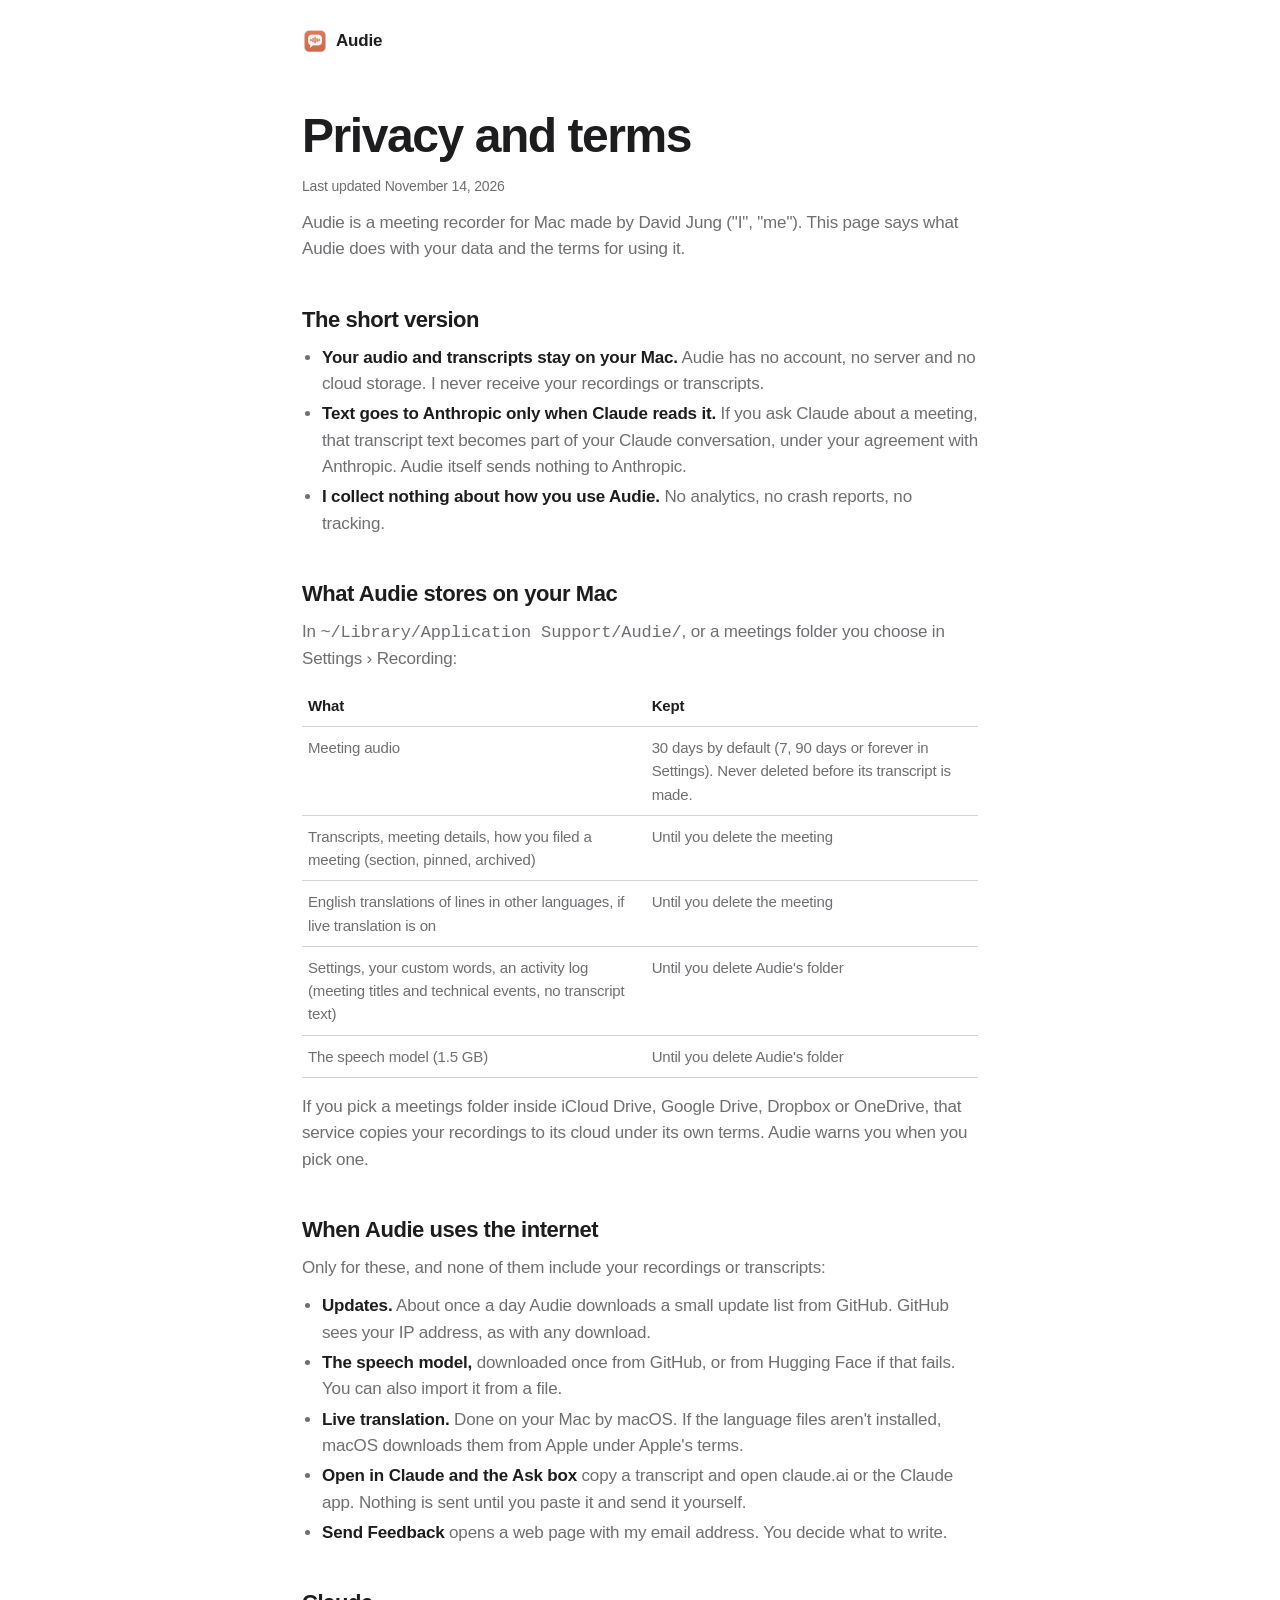
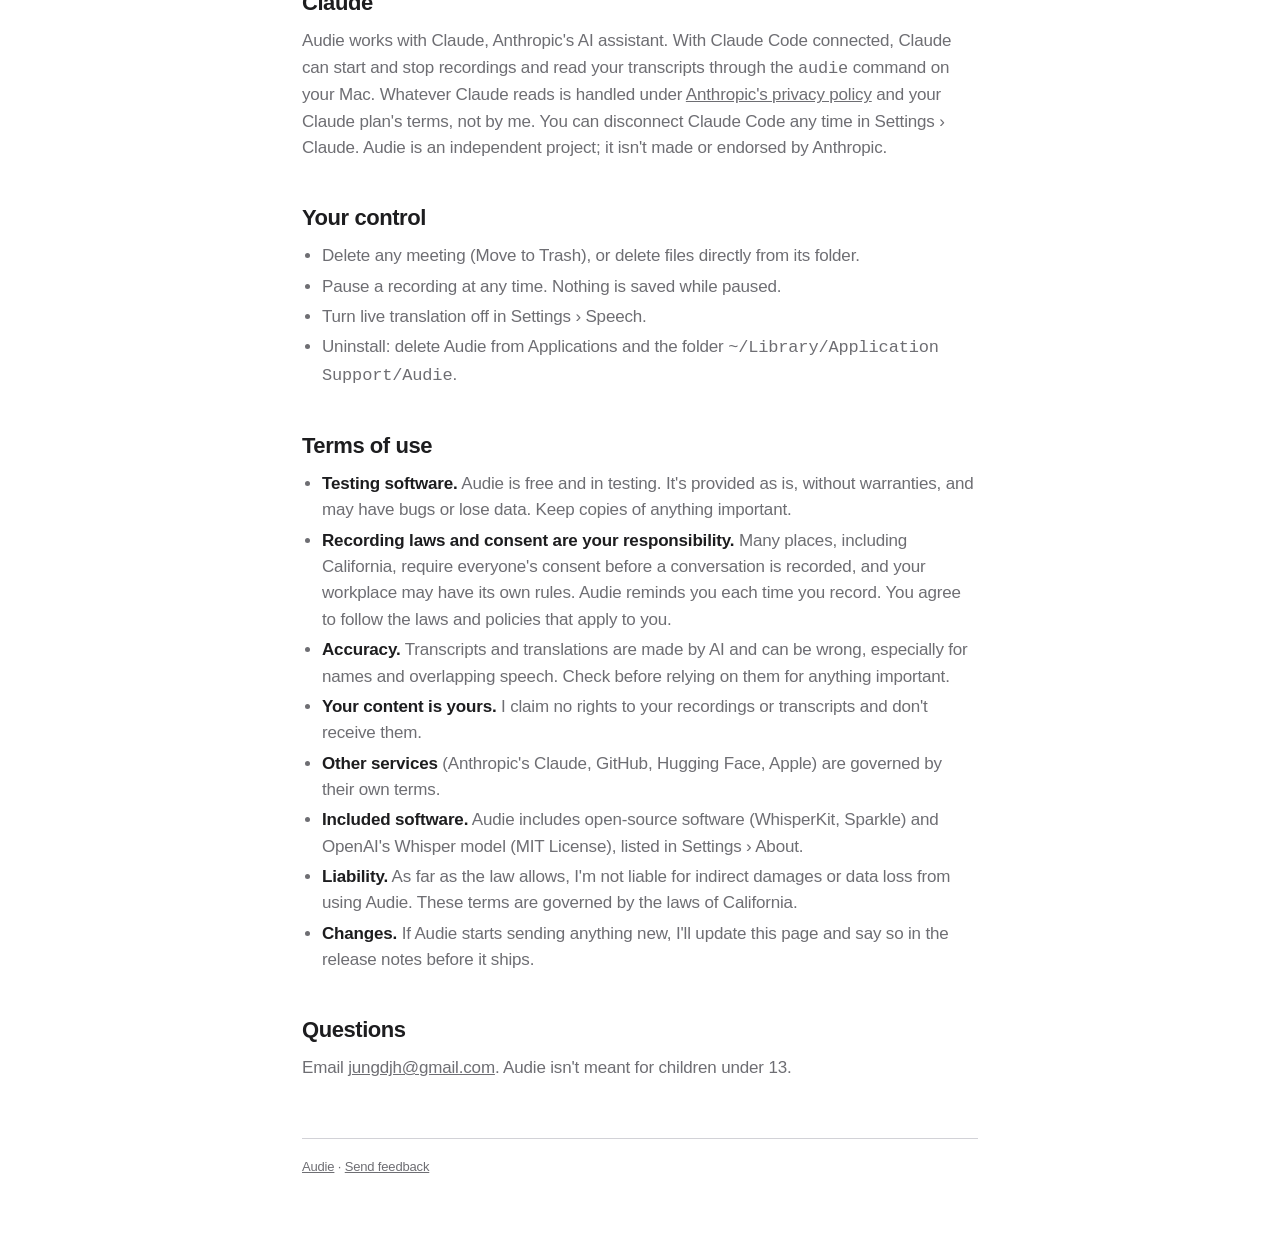
==== privacy.html @ cbf5c47f "Download page: Version 0.4.7, 3.8 MB." ====
<!doctype html>
<html lang="en">
<meta charset="utf-8">
<meta name="viewport" content="width=device-width, initial-scale=1, viewport-fit=cover">
<title>Audie Privacy and Terms</title>
<meta name="robots" content="noindex, nofollow">
<link rel="icon" href="icon.png">
<link rel="stylesheet" href="_sub.css">
<div class="wrap">
  <a class="top" href="./"><img src="icon.png" alt="" width="26" height="26">Audie</a>
  <h1>Privacy and terms</h1>
  <p class="note">Last updated November 14, 2026</p>
  <p>Audie is a meeting recorder for Mac made by David Jung ("I", "me"). This page says what Audie does with your data and the terms for using it.</p>

  <h2>The short version</h2>
  <ul>
    <li><strong>Your audio and transcripts stay on your Mac.</strong> Audie has no account, no server and no cloud storage. I never receive your recordings or transcripts.</li>
    <li><strong>Text goes to Anthropic only when Claude reads it.</strong> If you ask Claude about a meeting, that transcript text becomes part of your Claude conversation, under your agreement with Anthropic. Audie itself sends nothing to Anthropic.</li>
    <li><strong>I collect nothing about how you use Audie.</strong> No analytics, no crash reports, no tracking.</li>
  </ul>

  <h2>What Audie stores on your Mac</h2>
  <p>In <code>~/Library/Application Support/Audie/</code>, or a meetings folder you choose in Settings › Recording:</p>
  <table>
    <tr><th>What</th><th>Kept</th></tr>
    <tr><td>Meeting audio</td><td>30 days by default (7, 90 days or forever in Settings). Never deleted before its transcript is made.</td></tr>
    <tr><td>Transcripts, meeting details, how you filed a meeting (section, pinned, archived)</td><td>Until you delete the meeting</td></tr>
    <tr><td>English translations of lines in other languages, if live translation is on</td><td>Until you delete the meeting</td></tr>
    <tr><td>Settings, your custom words, an activity log (meeting titles and technical events, no transcript text)</td><td>Until you delete Audie's folder</td></tr>
    <tr><td>The speech model (1.5 GB)</td><td>Until you delete Audie's folder</td></tr>
  </table>
  <p>If you pick a meetings folder inside iCloud Drive, Google Drive, Dropbox or OneDrive, that service copies your recordings to its cloud under its own terms. Audie warns you when you pick one.</p>

  <h2>When Audie uses the internet</h2>
  <p>Only for these, and none of them include your recordings or transcripts:</p>
  <ul>
    <li><strong>Updates.</strong> About once a day Audie downloads a small update list from GitHub. GitHub sees your IP address, as with any download.</li>
    <li><strong>The speech model,</strong> downloaded once from GitHub, or from Hugging Face if that fails. You can also import it from a file.</li>
    <li><strong>Live translation.</strong> Done on your Mac by macOS. If the language files aren't installed, macOS downloads them from Apple under Apple's terms.</li>
    <li><strong>Open in Claude and the Ask box</strong> copy a transcript and open claude.ai or the Claude app. Nothing is sent until you paste it and send it yourself.</li>
    <li><strong>Send Feedback</strong> opens a web page with my email address. You decide what to write.</li>
  </ul>

  <h2>Claude</h2>
  <p>Audie works with Claude, Anthropic's AI assistant. With Claude Code connected, Claude can start and stop recordings and read your transcripts through the <code>audie</code> command on your Mac. Whatever Claude reads is handled under <a href="https://www.anthropic.com/legal/privacy">Anthropic's privacy policy</a> and your Claude plan's terms, not by me. You can disconnect Claude Code any time in Settings › Claude. Audie is an independent project; it isn't made or endorsed by Anthropic.</p>

  <h2>Your control</h2>
  <ul>
    <li>Delete any meeting (Move to Trash), or delete files directly from its folder.</li>
    <li>Pause a recording at any time. Nothing is saved while paused.</li>
    <li>Turn live translation off in Settings › Speech.</li>
    <li>Uninstall: delete Audie from Applications and the folder <code>~/Library/Application Support/Audie</code>.</li>
  </ul>

  <h2>Terms of use</h2>
  <ul>
    <li><strong>Testing software.</strong> Audie is free and in testing. It's provided as is, without warranties, and may have bugs or lose data. Keep copies of anything important.</li>
    <li><strong>Recording laws and consent are your responsibility.</strong> Many places, including California, require everyone's consent before a conversation is recorded, and your workplace may have its own rules. Audie reminds you each time you record. You agree to follow the laws and policies that apply to you.</li>
    <li><strong>Accuracy.</strong> Transcripts and translations are made by AI and can be wrong, especially for names and overlapping speech. Check before relying on them for anything important.</li>
    <li><strong>Your content is yours.</strong> I claim no rights to your recordings or transcripts and don't receive them.</li>
    <li><strong>Other services</strong> (Anthropic's Claude, GitHub, Hugging Face, Apple) are governed by their own terms.</li>
    <li><strong>Included software.</strong> Audie includes open-source software (WhisperKit, Sparkle) and OpenAI's Whisper model (MIT License), listed in Settings › About.</li>
    <li><strong>Liability.</strong> As far as the law allows, I'm not liable for indirect damages or data loss from using Audie. These terms are governed by the laws of California.</li>
    <li><strong>Changes.</strong> If Audie starts sending anything new, I'll update this page and say so in the release notes before it ships.</li>
  </ul>

  <h2>Questions</h2>
  <p>Email <a href="mailto:jungdjh@gmail.com?subject=Audie%20privacy">jungdjh@gmail.com</a>. Audie isn't meant for children under 13.</p>
  <footer><a href="./">Audie</a> · <a href="feedback.html">Send feedback</a></footer>
</div>
<script>try { if (localStorage.getItem("audie-theme") === "dark") document.documentElement.setAttribute("data-theme", "dark"); } catch (e) {}</script>

</html>
---- _sub.css ----
:root{--bg:#FFFFFF;--ink:#1D1D1F;--gray:#6E6E73;--line:#D2D2D7;--alt:#F5F5F7;--font:-apple-system,BlinkMacSystemFont,"SF Pro Text",Inter,"Helvetica Neue",Arial,sans-serif;color-scheme:light}
:root[data-theme="dark"]{--bg:#000000;--ink:#F5F5F7;--gray:#A1A1A6;--line:#3A3A3C;--alt:#111113;color-scheme:dark}
*{box-sizing:border-box}
body{margin:0;background:var(--bg);color:var(--ink);font:17px/1.55 var(--font);letter-spacing:-0.01em;-webkit-font-smoothing:antialiased}
a{color:inherit}
.wrap{max-width:720px;margin:0 auto;padding:28px max(22px,env(safe-area-inset-left,0px)) 72px}
.top{display:flex;align-items:center;gap:8px;font-weight:600;text-decoration:none;font-size:17px}
.top img{width:26px;height:26px}
h1{font-size:clamp(34px,6vw,48px);line-height:1.08;letter-spacing:-0.03em;margin:56px 0 14px}
h2{font-size:22px;letter-spacing:-0.02em;margin:40px 0 8px}
p,li{color:var(--gray)}
p{margin:0 0 12px}
strong{color:var(--ink);font-weight:600}
ul{padding-left:20px;margin:0 0 12px}
li{margin:4px 0}
table{width:100%;border-collapse:collapse;font-size:15px;margin:8px 0 16px}
td,th{border-bottom:1px solid var(--line);padding:9px 6px;text-align:left;vertical-align:top}
th{color:var(--ink);font-weight:600}
td{color:var(--gray)}
.button{display:inline-block;background:var(--ink);color:var(--bg);text-decoration:none;font-weight:600;padding:13px 24px;border-radius:999px}
.note{font-size:14px;color:var(--gray)}
.box{background:var(--alt);border-radius:14px;padding:18px 20px;margin:20px 0}
footer{margin-top:56px;border-top:1px solid var(--line);padding-top:18px;font-size:13px;color:var(--gray)}
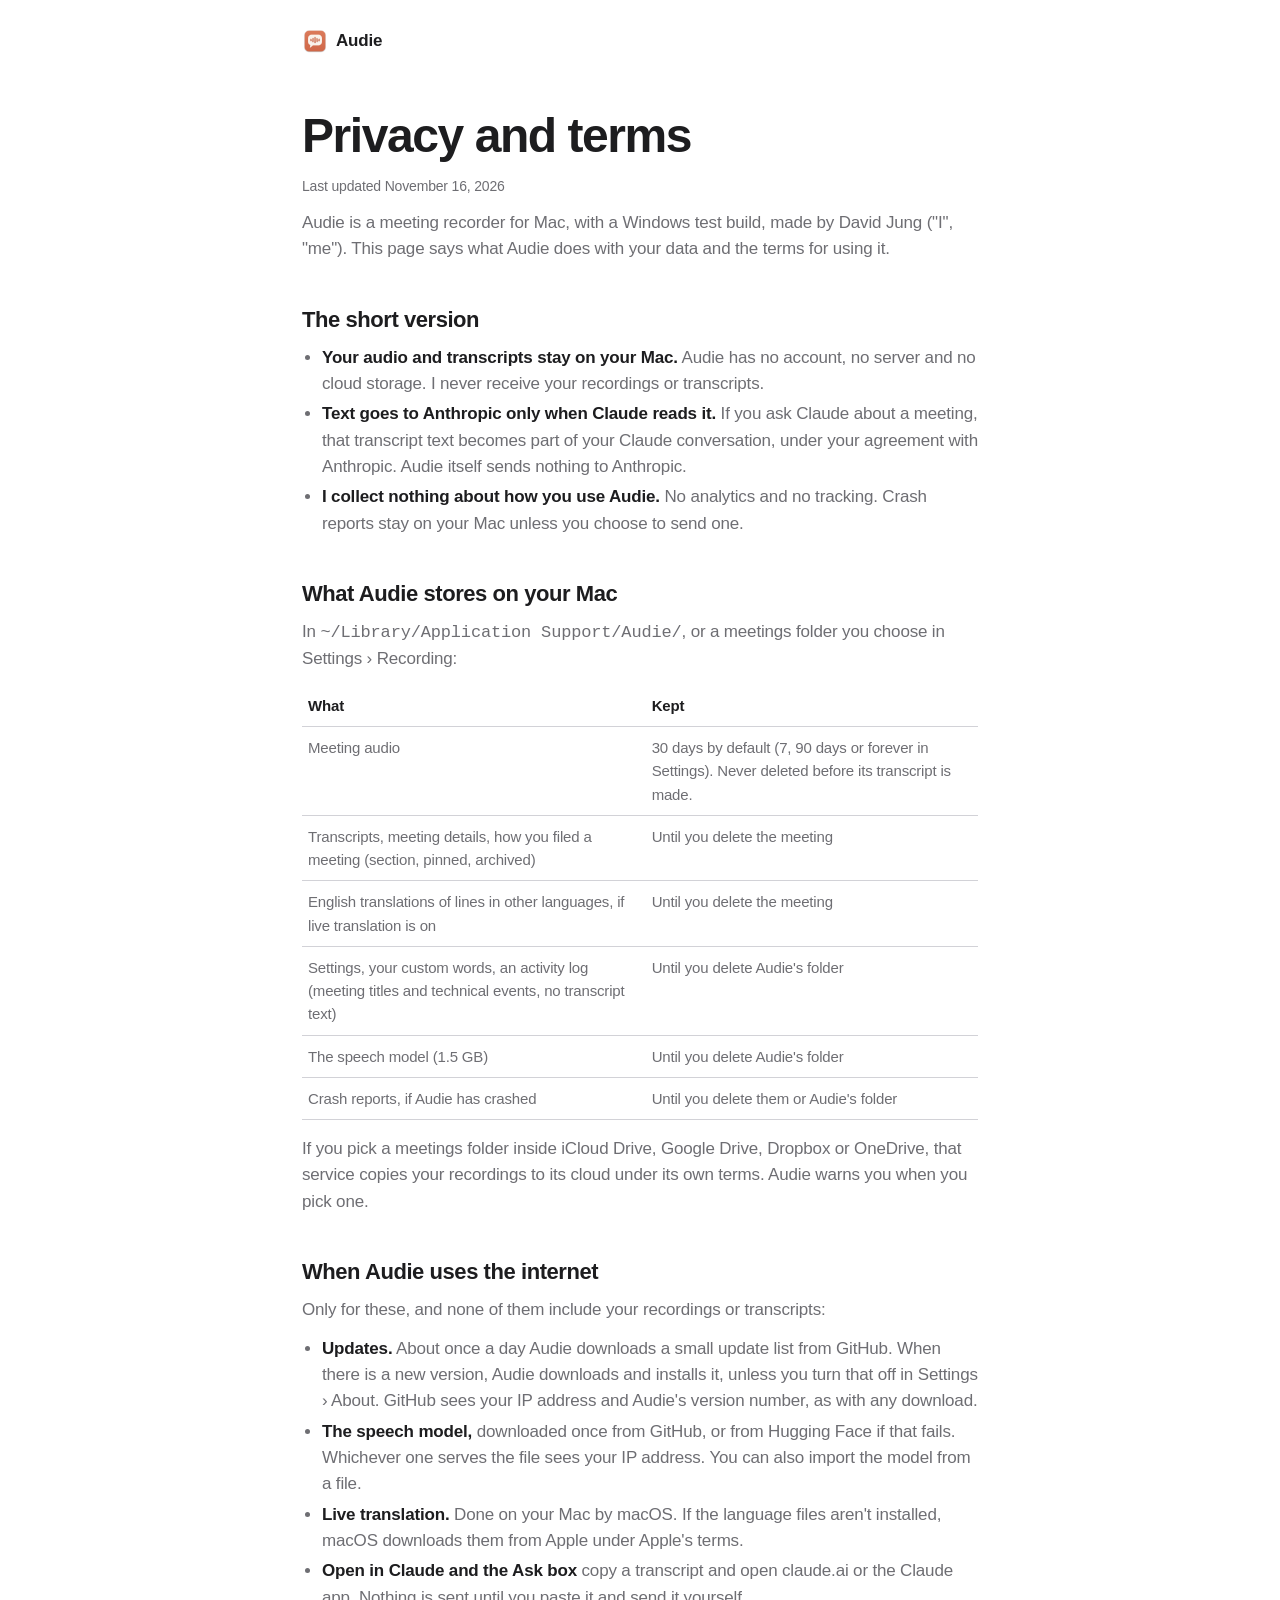
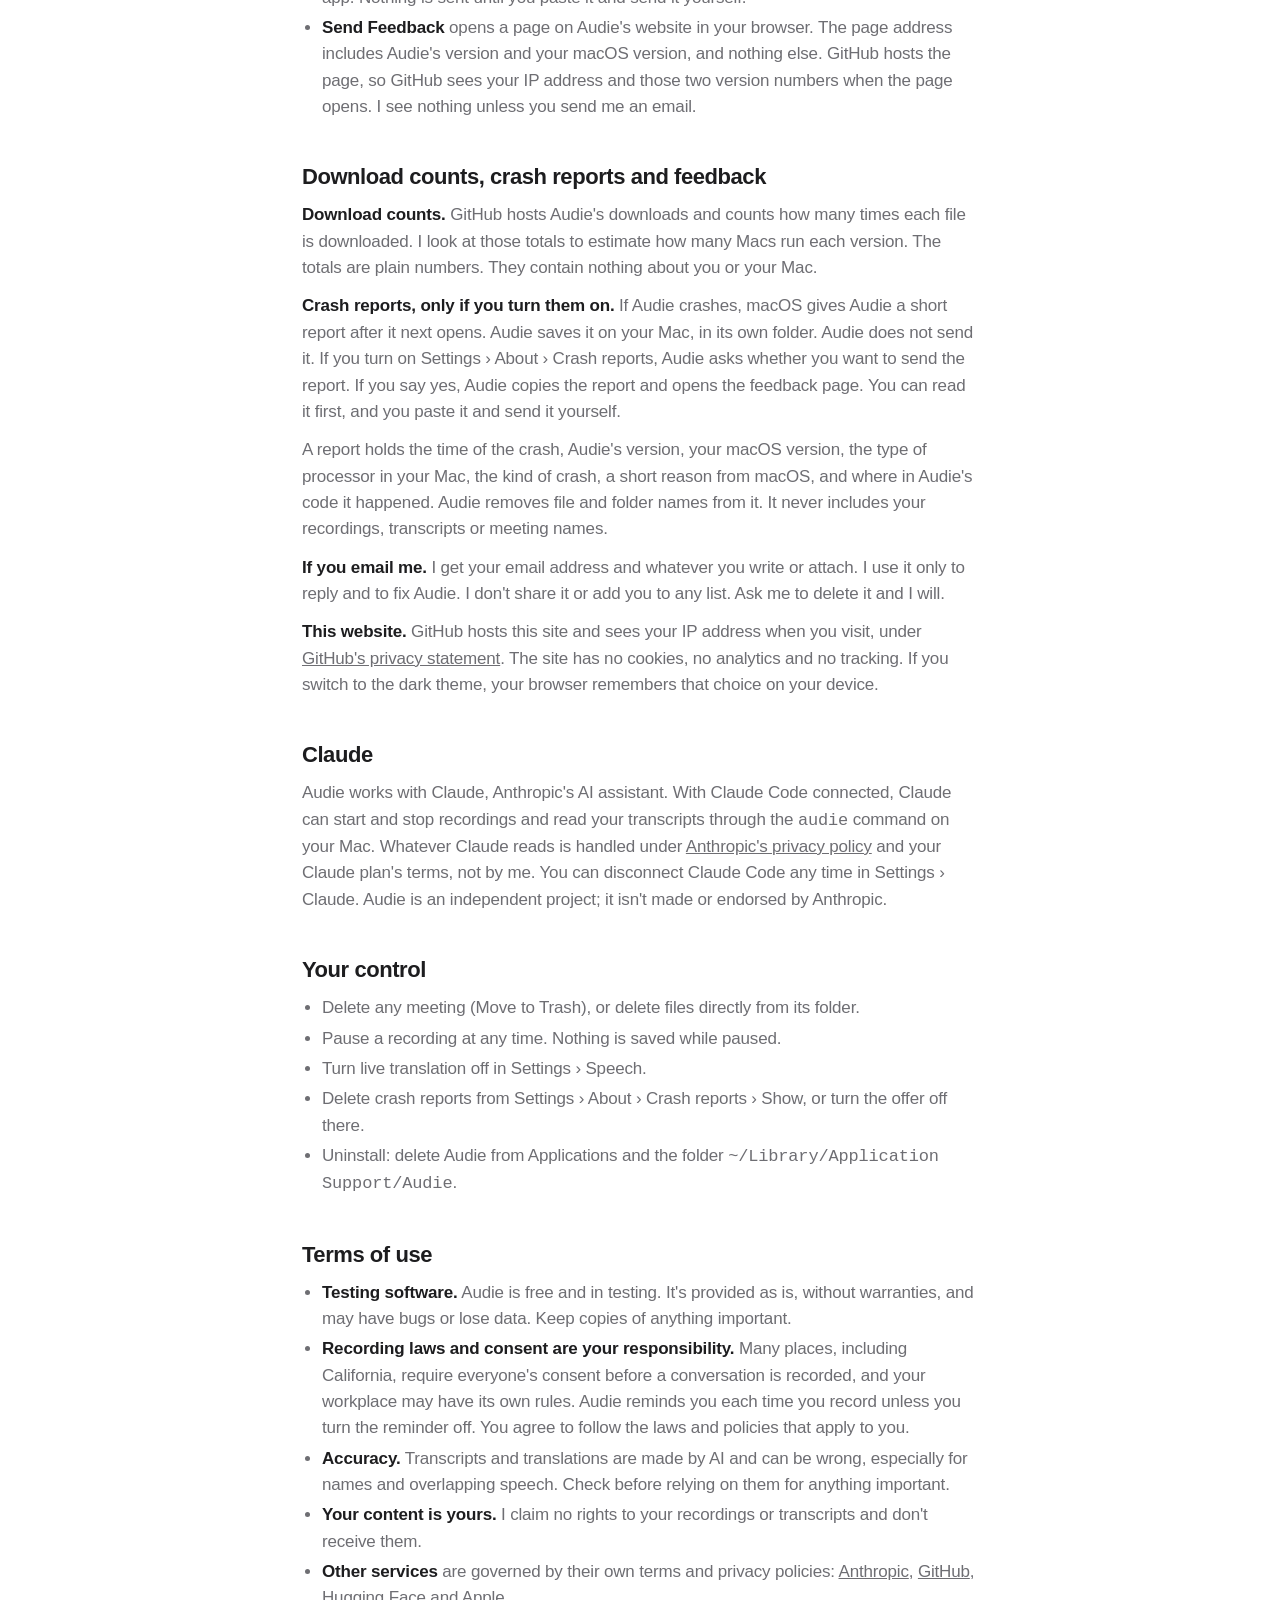
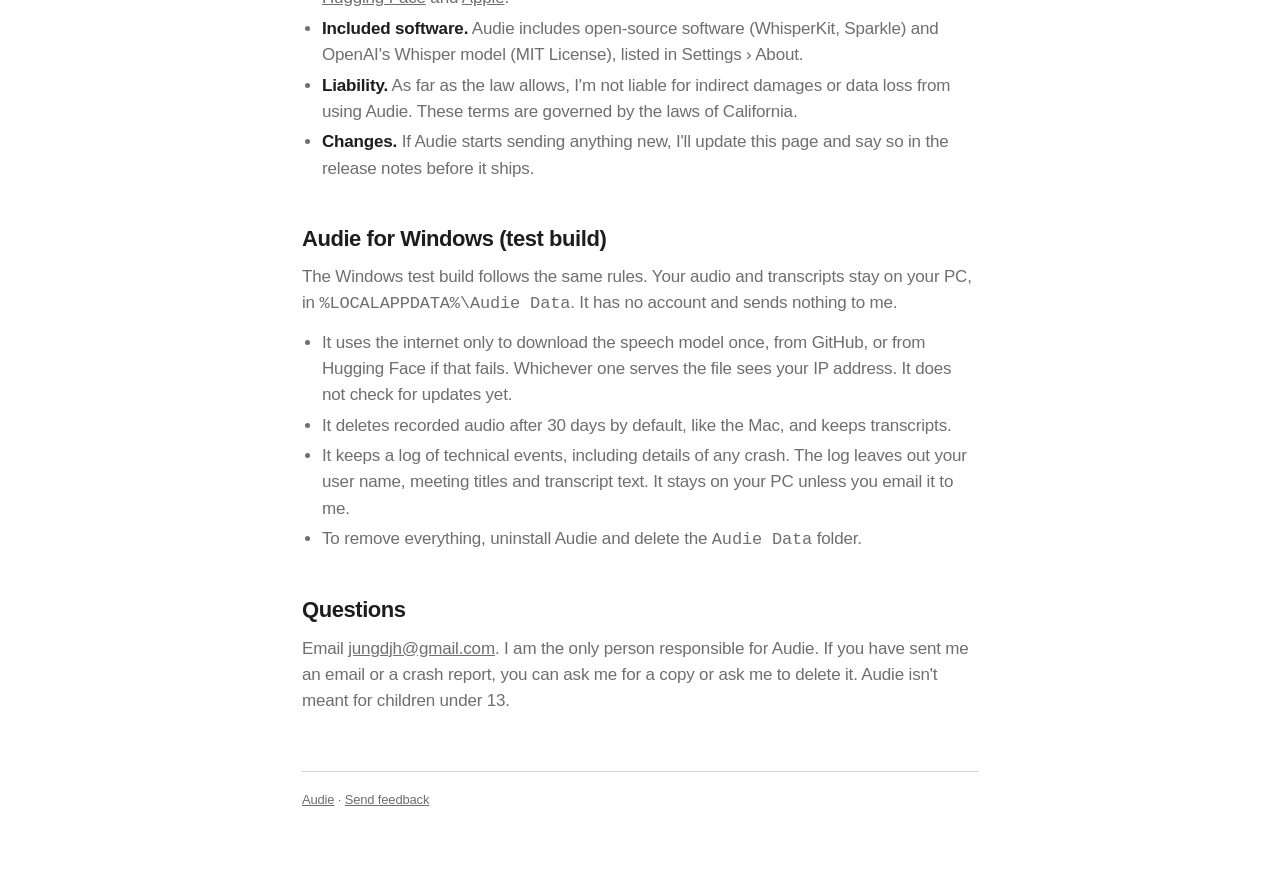
==== commit 21c20b1e: "Download page: Version 0.4.8, 3.9 MB." ====
--- a/privacy.html
+++ b/privacy.html
@@ -9,14 +9,14 @@
 <div class="wrap">
   <a class="top" href="./"><img src="icon.png" alt="" width="26" height="26">Audie</a>
   <h1>Privacy and terms</h1>
-  <p class="note">Last updated November 14, 2026</p>
-  <p>Audie is a meeting recorder for Mac made by David Jung ("I", "me"). This page says what Audie does with your data and the terms for using it.</p>
+  <p class="note">Last updated November 16, 2026</p>
+  <p>Audie is a meeting recorder for Mac, with a Windows test build, made by David Jung ("I", "me"). This page says what Audie does with your data and the terms for using it.</p>
 
   <h2>The short version</h2>
   <ul>
     <li><strong>Your audio and transcripts stay on your Mac.</strong> Audie has no account, no server and no cloud storage. I never receive your recordings or transcripts.</li>
     <li><strong>Text goes to Anthropic only when Claude reads it.</strong> If you ask Claude about a meeting, that transcript text becomes part of your Claude conversation, under your agreement with Anthropic. Audie itself sends nothing to Anthropic.</li>
-    <li><strong>I collect nothing about how you use Audie.</strong> No analytics, no crash reports, no tracking.</li>
+    <li><strong>I collect nothing about how you use Audie.</strong> No analytics and no tracking. Crash reports stay on your Mac unless you choose to send one.</li>
   </ul>
 
   <h2>What Audie stores on your Mac</h2>
@@ -28,18 +28,26 @@
     <tr><td>English translations of lines in other languages, if live translation is on</td><td>Until you delete the meeting</td></tr>
     <tr><td>Settings, your custom words, an activity log (meeting titles and technical events, no transcript text)</td><td>Until you delete Audie's folder</td></tr>
     <tr><td>The speech model (1.5 GB)</td><td>Until you delete Audie's folder</td></tr>
+    <tr><td>Crash reports, if Audie has crashed</td><td>Until you delete them or Audie's folder</td></tr>
   </table>
   <p>If you pick a meetings folder inside iCloud Drive, Google Drive, Dropbox or OneDrive, that service copies your recordings to its cloud under its own terms. Audie warns you when you pick one.</p>
 
   <h2>When Audie uses the internet</h2>
   <p>Only for these, and none of them include your recordings or transcripts:</p>
   <ul>
-    <li><strong>Updates.</strong> About once a day Audie downloads a small update list from GitHub. GitHub sees your IP address, as with any download.</li>
-    <li><strong>The speech model,</strong> downloaded once from GitHub, or from Hugging Face if that fails. You can also import it from a file.</li>
+    <li><strong>Updates.</strong> About once a day Audie downloads a small update list from GitHub. When there is a new version, Audie downloads and installs it, unless you turn that off in Settings › About. GitHub sees your IP address and Audie's version number, as with any download.</li>
+    <li><strong>The speech model,</strong> downloaded once from GitHub, or from Hugging Face if that fails. Whichever one serves the file sees your IP address. You can also import the model from a file.</li>
     <li><strong>Live translation.</strong> Done on your Mac by macOS. If the language files aren't installed, macOS downloads them from Apple under Apple's terms.</li>
     <li><strong>Open in Claude and the Ask box</strong> copy a transcript and open claude.ai or the Claude app. Nothing is sent until you paste it and send it yourself.</li>
-    <li><strong>Send Feedback</strong> opens a web page with my email address. You decide what to write.</li>
+    <li><strong>Send Feedback</strong> opens a page on Audie's website in your browser. The page address includes Audie's version and your macOS version, and nothing else. GitHub hosts the page, so GitHub sees your IP address and those two version numbers when the page opens. I see nothing unless you send me an email.</li>
   </ul>
+
+  <h2>Download counts, crash reports and feedback</h2>
+  <p><strong>Download counts.</strong> GitHub hosts Audie's downloads and counts how many times each file is downloaded. I look at those totals to estimate how many Macs run each version. The totals are plain numbers. They contain nothing about you or your Mac.</p>
+  <p><strong>Crash reports, only if you turn them on.</strong> If Audie crashes, macOS gives Audie a short report after it next opens. Audie saves it on your Mac, in its own folder. Audie does not send it. If you turn on Settings › About › Crash reports, Audie asks whether you want to send the report. If you say yes, Audie copies the report and opens the feedback page. You can read it first, and you paste it and send it yourself.</p>
+  <p>A report holds the time of the crash, Audie's version, your macOS version, the type of processor in your Mac, the kind of crash, a short reason from macOS, and where in Audie's code it happened. Audie removes file and folder names from it. It never includes your recordings, transcripts or meeting names.</p>
+  <p><strong>If you email me.</strong> I get your email address and whatever you write or attach. I use it only to reply and to fix Audie. I don't share it or add you to any list. Ask me to delete it and I will.</p>
+  <p><strong>This website.</strong> GitHub hosts this site and sees your IP address when you visit, under <a href="https://docs.github.com/en/site-policy/privacy-policies/github-general-privacy-statement">GitHub's privacy statement</a>. The site has no cookies, no analytics and no tracking. If you switch to the dark theme, your browser remembers that choice on your device.</p>
 
   <h2>Claude</h2>
   <p>Audie works with Claude, Anthropic's AI assistant. With Claude Code connected, Claude can start and stop recordings and read your transcripts through the <code>audie</code> command on your Mac. Whatever Claude reads is handled under <a href="https://www.anthropic.com/legal/privacy">Anthropic's privacy policy</a> and your Claude plan's terms, not by me. You can disconnect Claude Code any time in Settings › Claude. Audie is an independent project; it isn't made or endorsed by Anthropic.</p>
@@ -49,23 +57,33 @@
     <li>Delete any meeting (Move to Trash), or delete files directly from its folder.</li>
     <li>Pause a recording at any time. Nothing is saved while paused.</li>
     <li>Turn live translation off in Settings › Speech.</li>
+    <li>Delete crash reports from Settings › About › Crash reports › Show, or turn the offer off there.</li>
     <li>Uninstall: delete Audie from Applications and the folder <code>~/Library/Application Support/Audie</code>.</li>
   </ul>
 
   <h2>Terms of use</h2>
   <ul>
     <li><strong>Testing software.</strong> Audie is free and in testing. It's provided as is, without warranties, and may have bugs or lose data. Keep copies of anything important.</li>
-    <li><strong>Recording laws and consent are your responsibility.</strong> Many places, including California, require everyone's consent before a conversation is recorded, and your workplace may have its own rules. Audie reminds you each time you record. You agree to follow the laws and policies that apply to you.</li>
+    <li><strong>Recording laws and consent are your responsibility.</strong> Many places, including California, require everyone's consent before a conversation is recorded, and your workplace may have its own rules. Audie reminds you each time you record unless you turn the reminder off. You agree to follow the laws and policies that apply to you.</li>
     <li><strong>Accuracy.</strong> Transcripts and translations are made by AI and can be wrong, especially for names and overlapping speech. Check before relying on them for anything important.</li>
     <li><strong>Your content is yours.</strong> I claim no rights to your recordings or transcripts and don't receive them.</li>
-    <li><strong>Other services</strong> (Anthropic's Claude, GitHub, Hugging Face, Apple) are governed by their own terms.</li>
+    <li><strong>Other services</strong> are governed by their own terms and privacy policies: <a href="https://www.anthropic.com/legal/privacy">Anthropic</a>, <a href="https://docs.github.com/en/site-policy/privacy-policies/github-general-privacy-statement">GitHub</a>, <a href="https://huggingface.co/privacy">Hugging Face</a> and <a href="https://www.apple.com/legal/privacy/">Apple</a>.</li>
     <li><strong>Included software.</strong> Audie includes open-source software (WhisperKit, Sparkle) and OpenAI's Whisper model (MIT License), listed in Settings › About.</li>
     <li><strong>Liability.</strong> As far as the law allows, I'm not liable for indirect damages or data loss from using Audie. These terms are governed by the laws of California.</li>
     <li><strong>Changes.</strong> If Audie starts sending anything new, I'll update this page and say so in the release notes before it ships.</li>
   </ul>
 
+  <h2>Audie for Windows (test build)</h2>
+  <p>The Windows test build follows the same rules. Your audio and transcripts stay on your PC, in <code>%LOCALAPPDATA%\Audie Data</code>. It has no account and sends nothing to me.</p>
+  <ul>
+    <li>It uses the internet only to download the speech model once, from GitHub, or from Hugging Face if that fails. Whichever one serves the file sees your IP address. It does not check for updates yet.</li>
+    <li>It deletes recorded audio after 30 days by default, like the Mac, and keeps transcripts.</li>
+    <li>It keeps a log of technical events, including details of any crash. The log leaves out your user name, meeting titles and transcript text. It stays on your PC unless you email it to me.</li>
+    <li>To remove everything, uninstall Audie and delete the <code>Audie Data</code> folder.</li>
+  </ul>
+
   <h2>Questions</h2>
-  <p>Email <a href="mailto:jungdjh@gmail.com?subject=Audie%20privacy">jungdjh@gmail.com</a>. Audie isn't meant for children under 13.</p>
+  <p>Email <a href="mailto:jungdjh@gmail.com?subject=Audie%20privacy">jungdjh@gmail.com</a>. I am the only person responsible for Audie. If you have sent me an email or a crash report, you can ask me for a copy or ask me to delete it. Audie isn't meant for children under 13.</p>
   <footer><a href="./">Audie</a> · <a href="feedback.html">Send feedback</a></footer>
 </div>
 <script>try { if (localStorage.getItem("audie-theme") === "dark") document.documentElement.setAttribute("data-theme", "dark"); } catch (e) {}</script>
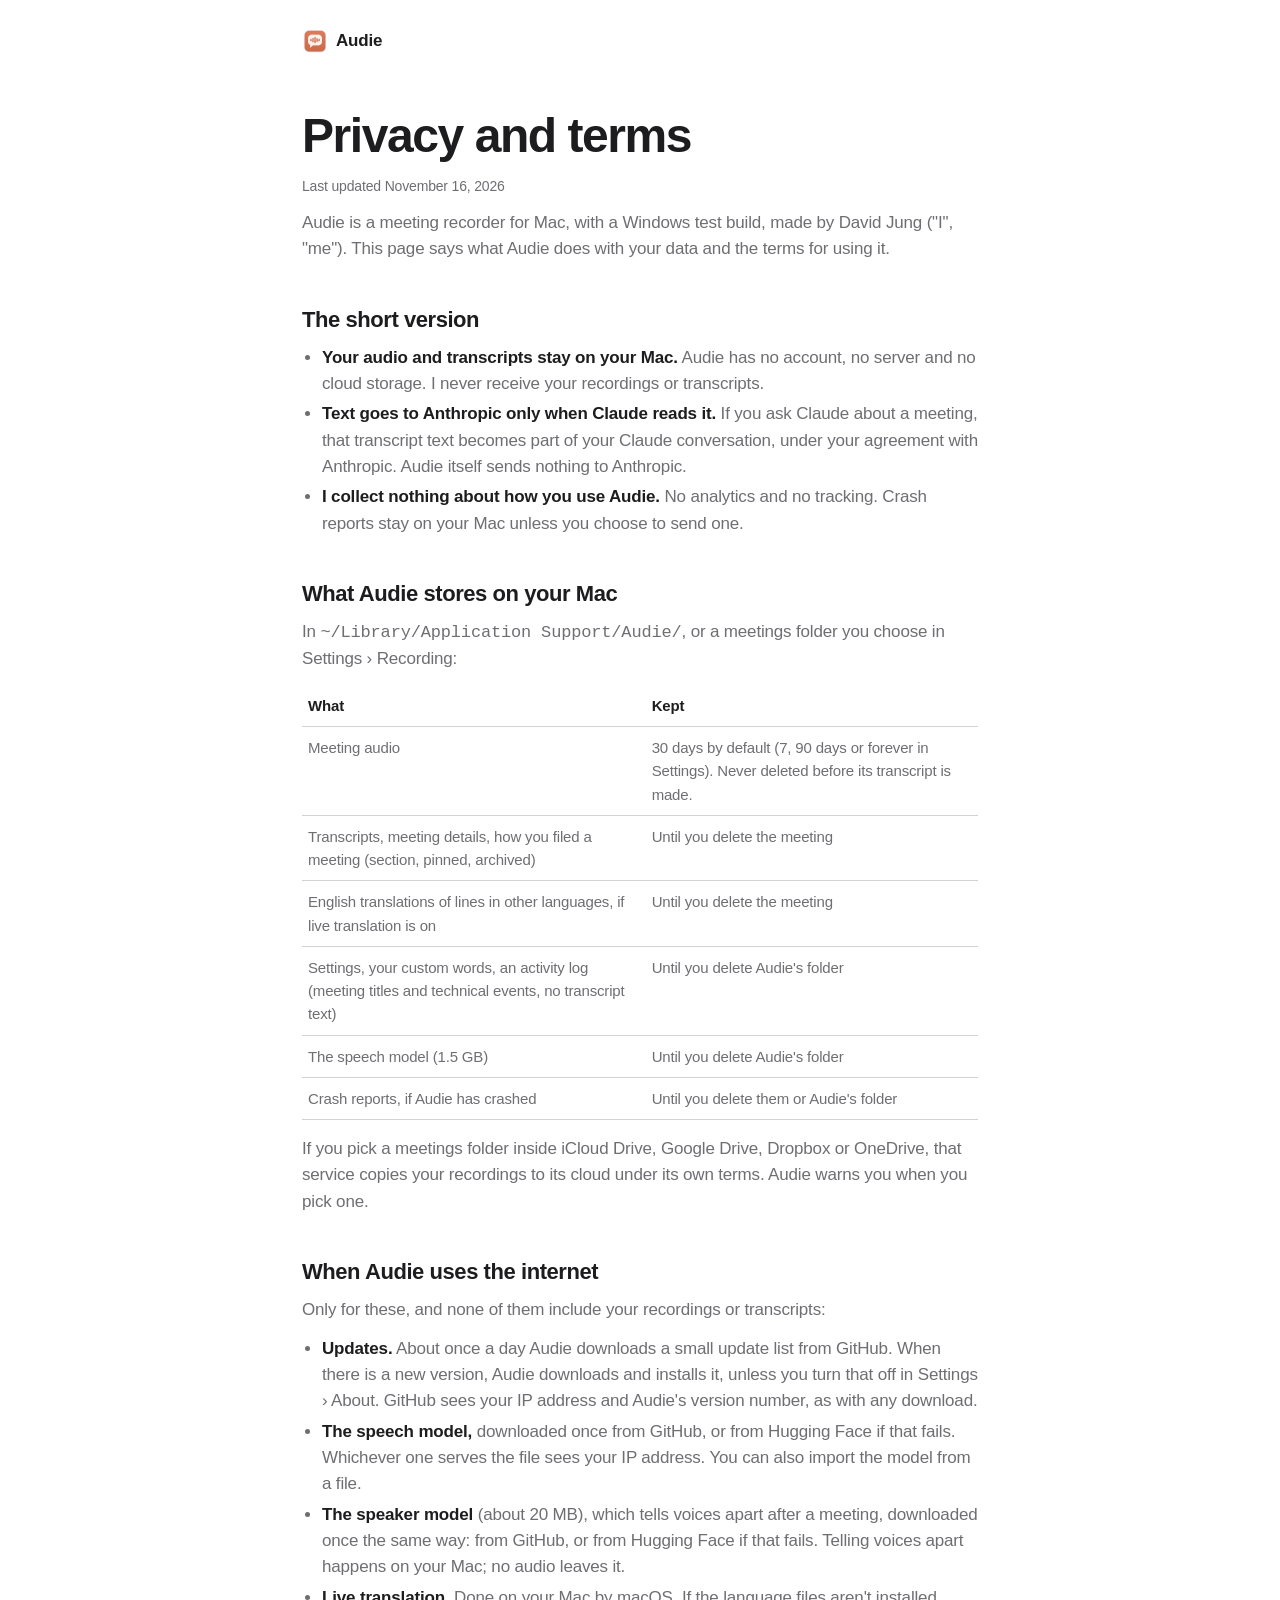
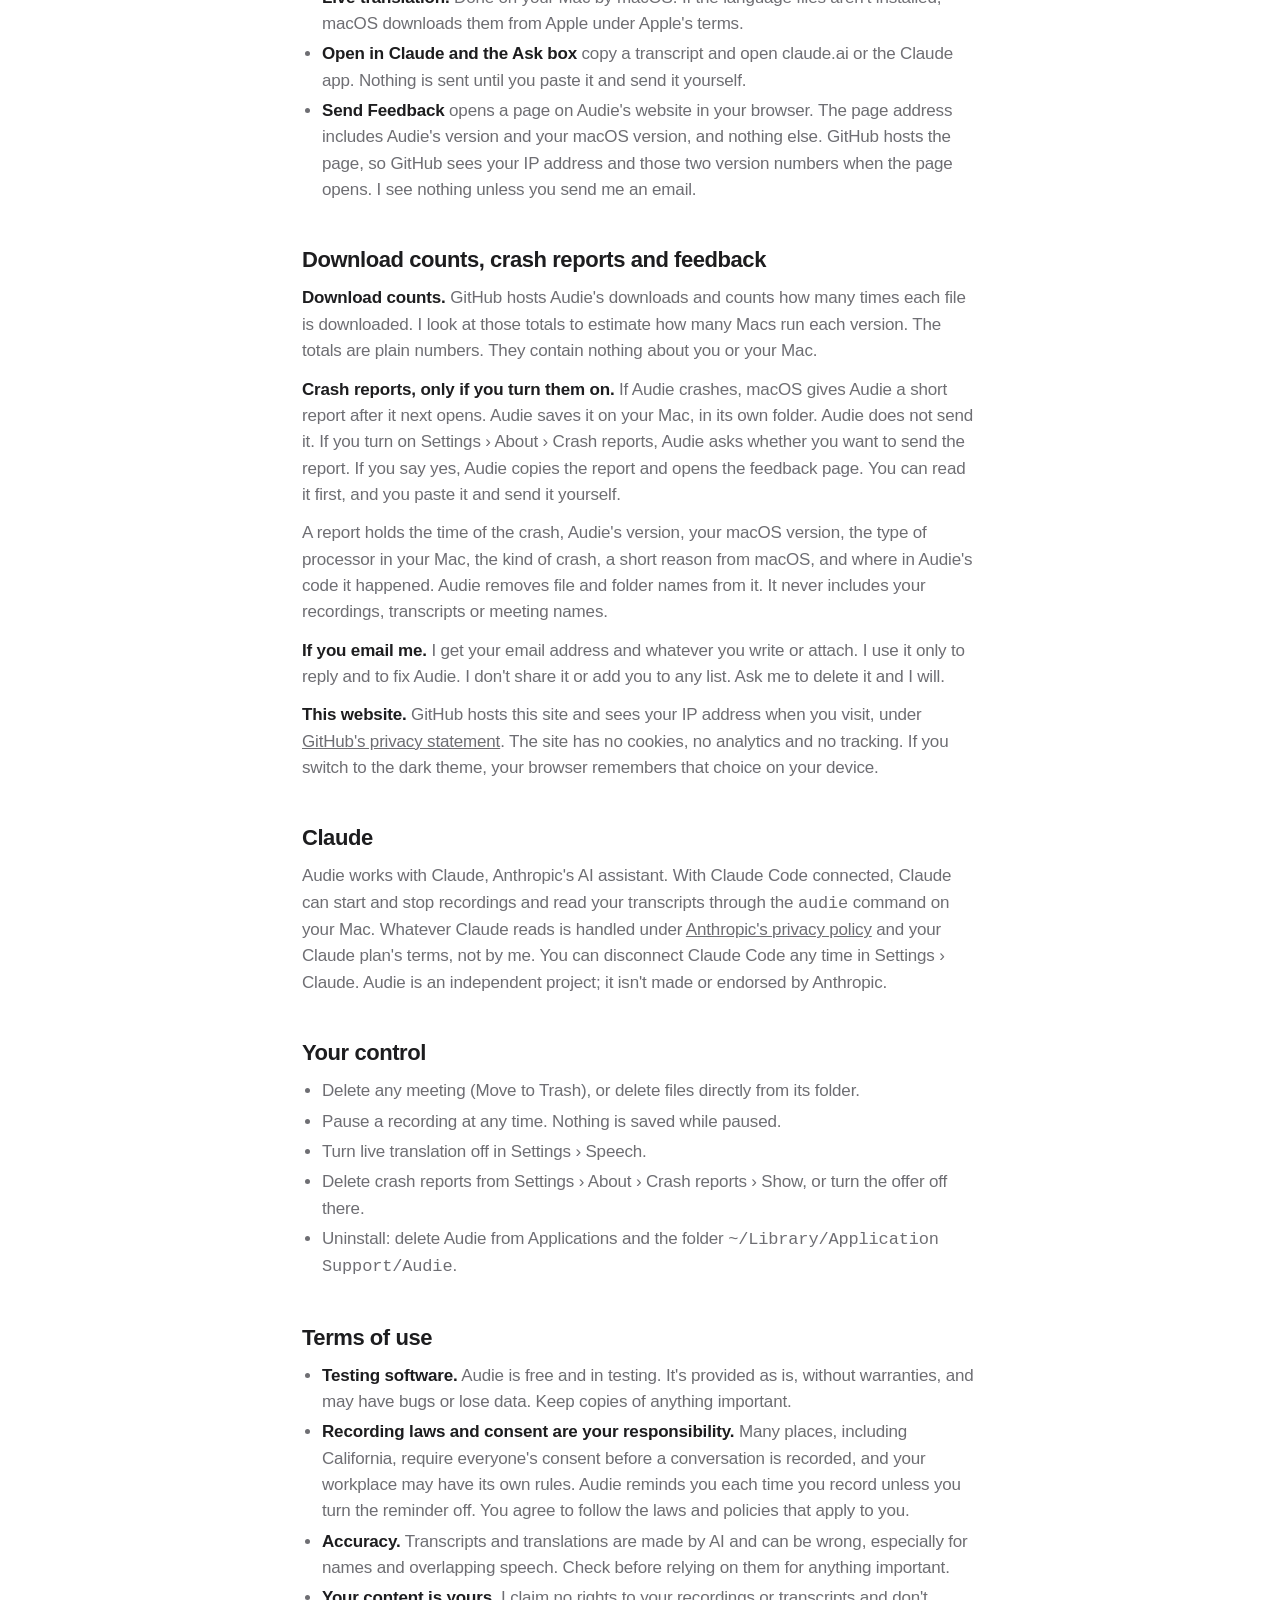
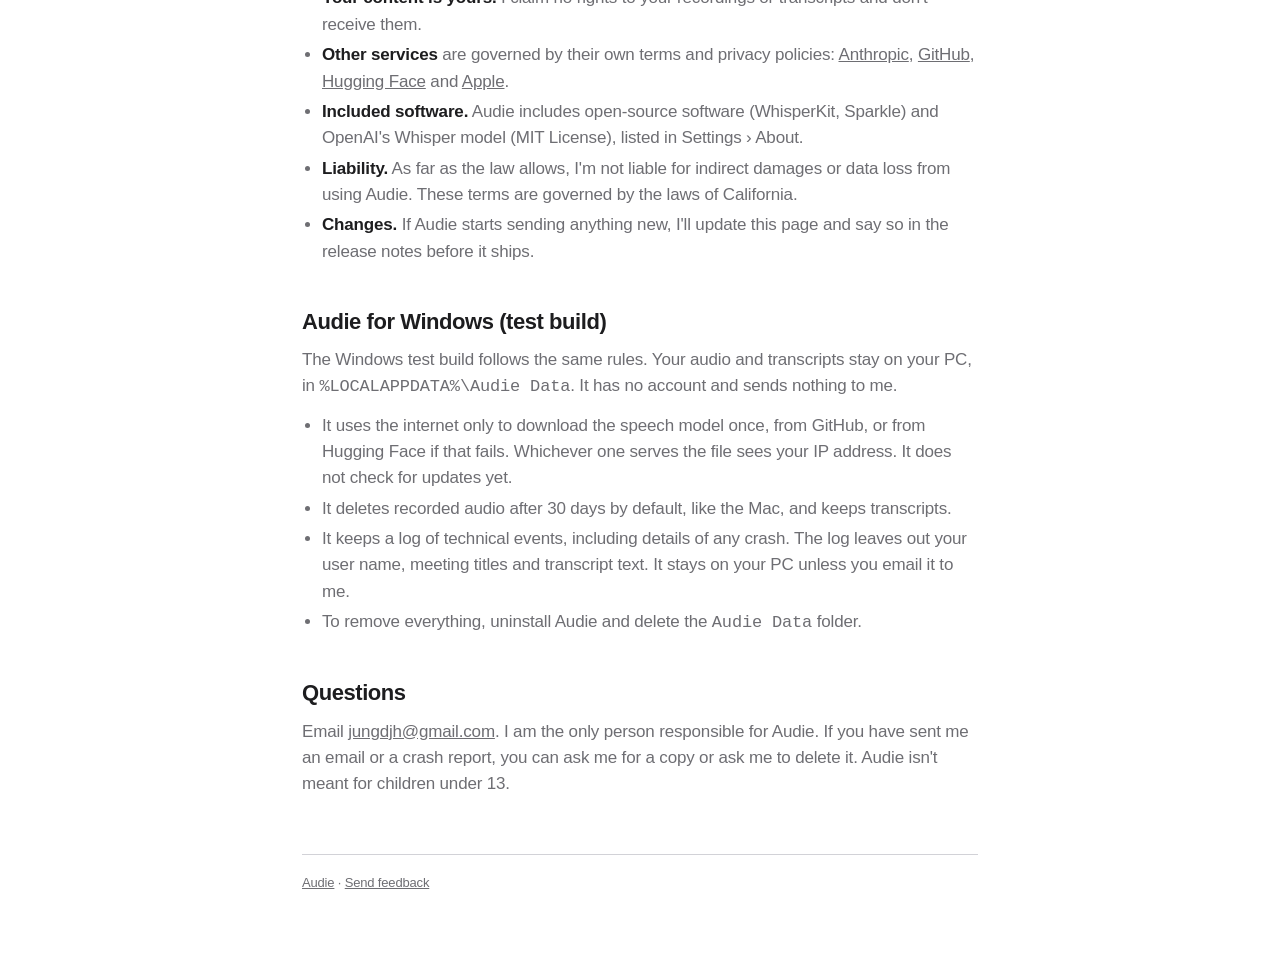
==== commit 49bae10a: "Download page: Version 0.5.0, 4.7 MB." ====
--- a/privacy.html
+++ b/privacy.html
@@ -37,6 +37,7 @@
   <ul>
     <li><strong>Updates.</strong> About once a day Audie downloads a small update list from GitHub. When there is a new version, Audie downloads and installs it, unless you turn that off in Settings › About. GitHub sees your IP address and Audie's version number, as with any download.</li>
     <li><strong>The speech model,</strong> downloaded once from GitHub, or from Hugging Face if that fails. Whichever one serves the file sees your IP address. You can also import the model from a file.</li>
+    <li><strong>The speaker model</strong> (about 20 MB), which tells voices apart after a meeting, downloaded once the same way: from GitHub, or from Hugging Face if that fails. Telling voices apart happens on your Mac; no audio leaves it.</li>
     <li><strong>Live translation.</strong> Done on your Mac by macOS. If the language files aren't installed, macOS downloads them from Apple under Apple's terms.</li>
     <li><strong>Open in Claude and the Ask box</strong> copy a transcript and open claude.ai or the Claude app. Nothing is sent until you paste it and send it yourself.</li>
     <li><strong>Send Feedback</strong> opens a page on Audie's website in your browser. The page address includes Audie's version and your macOS version, and nothing else. GitHub hosts the page, so GitHub sees your IP address and those two version numbers when the page opens. I see nothing unless you send me an email.</li>
